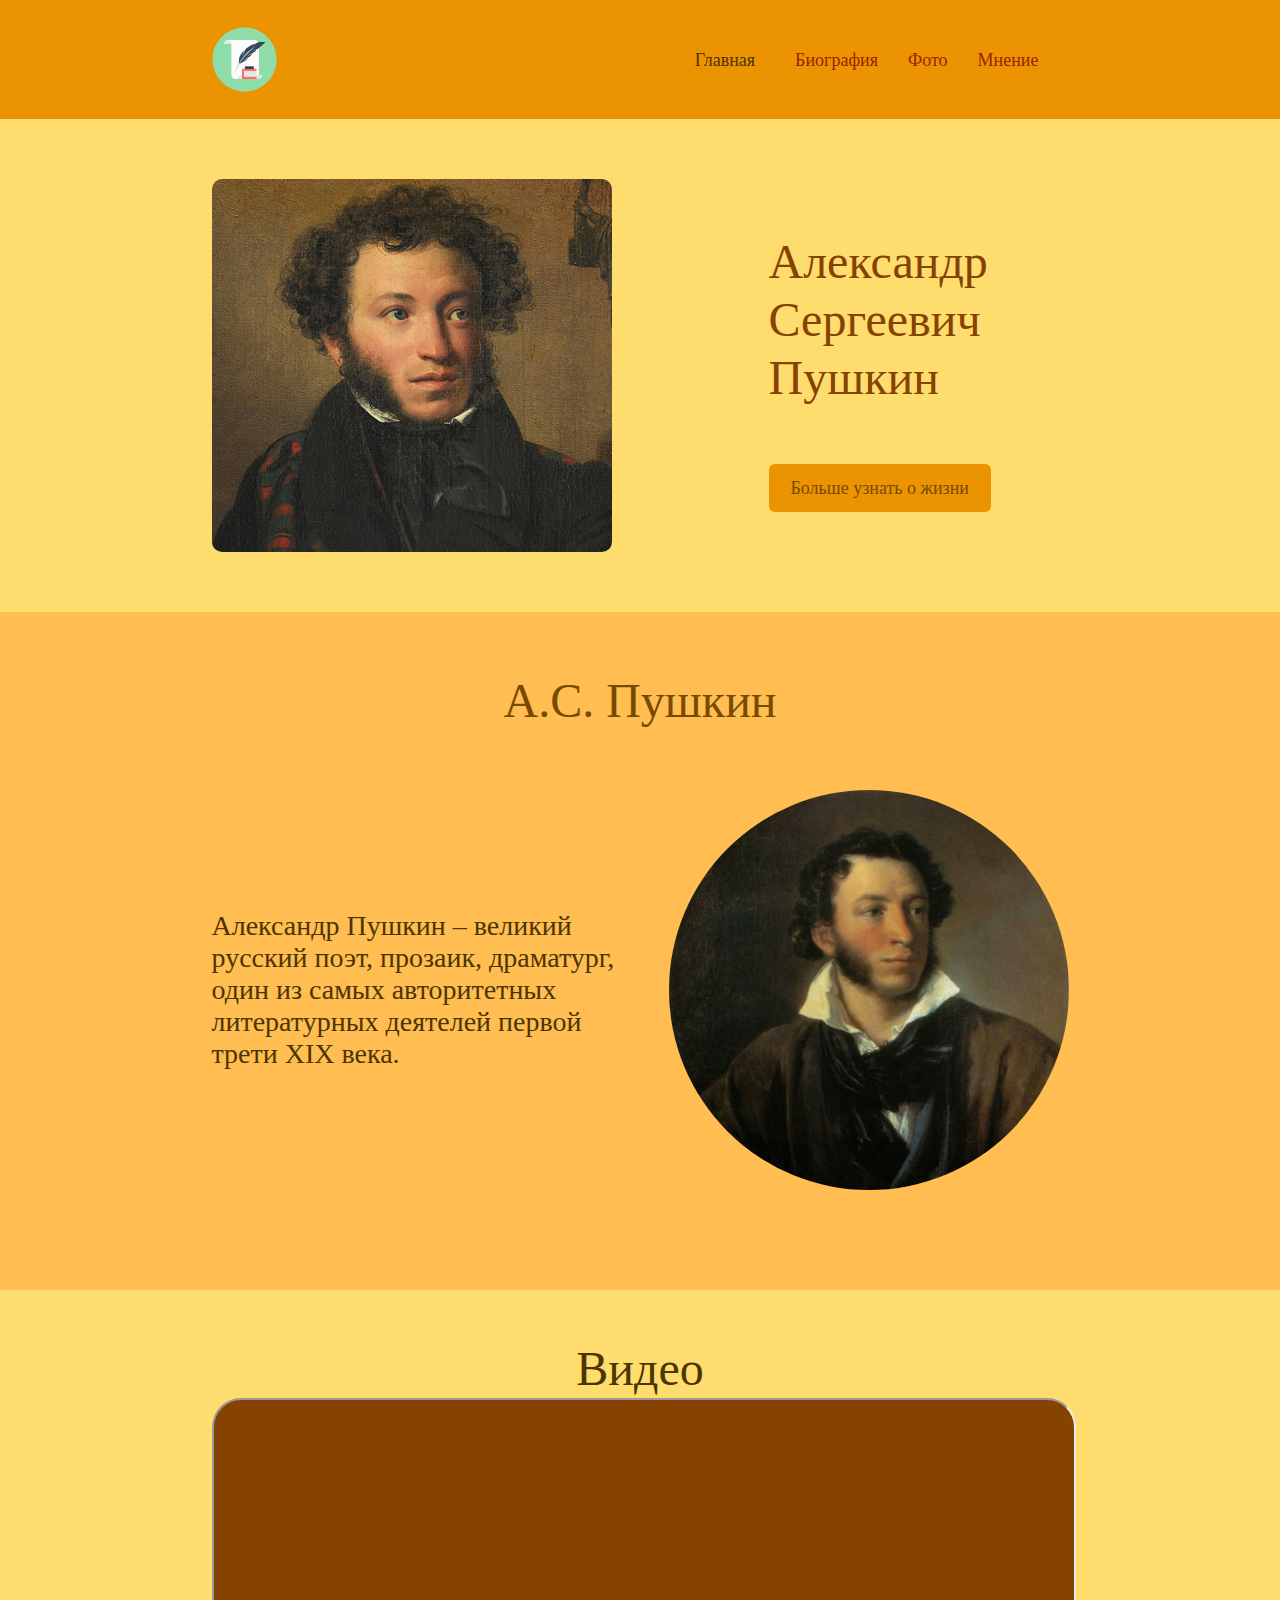
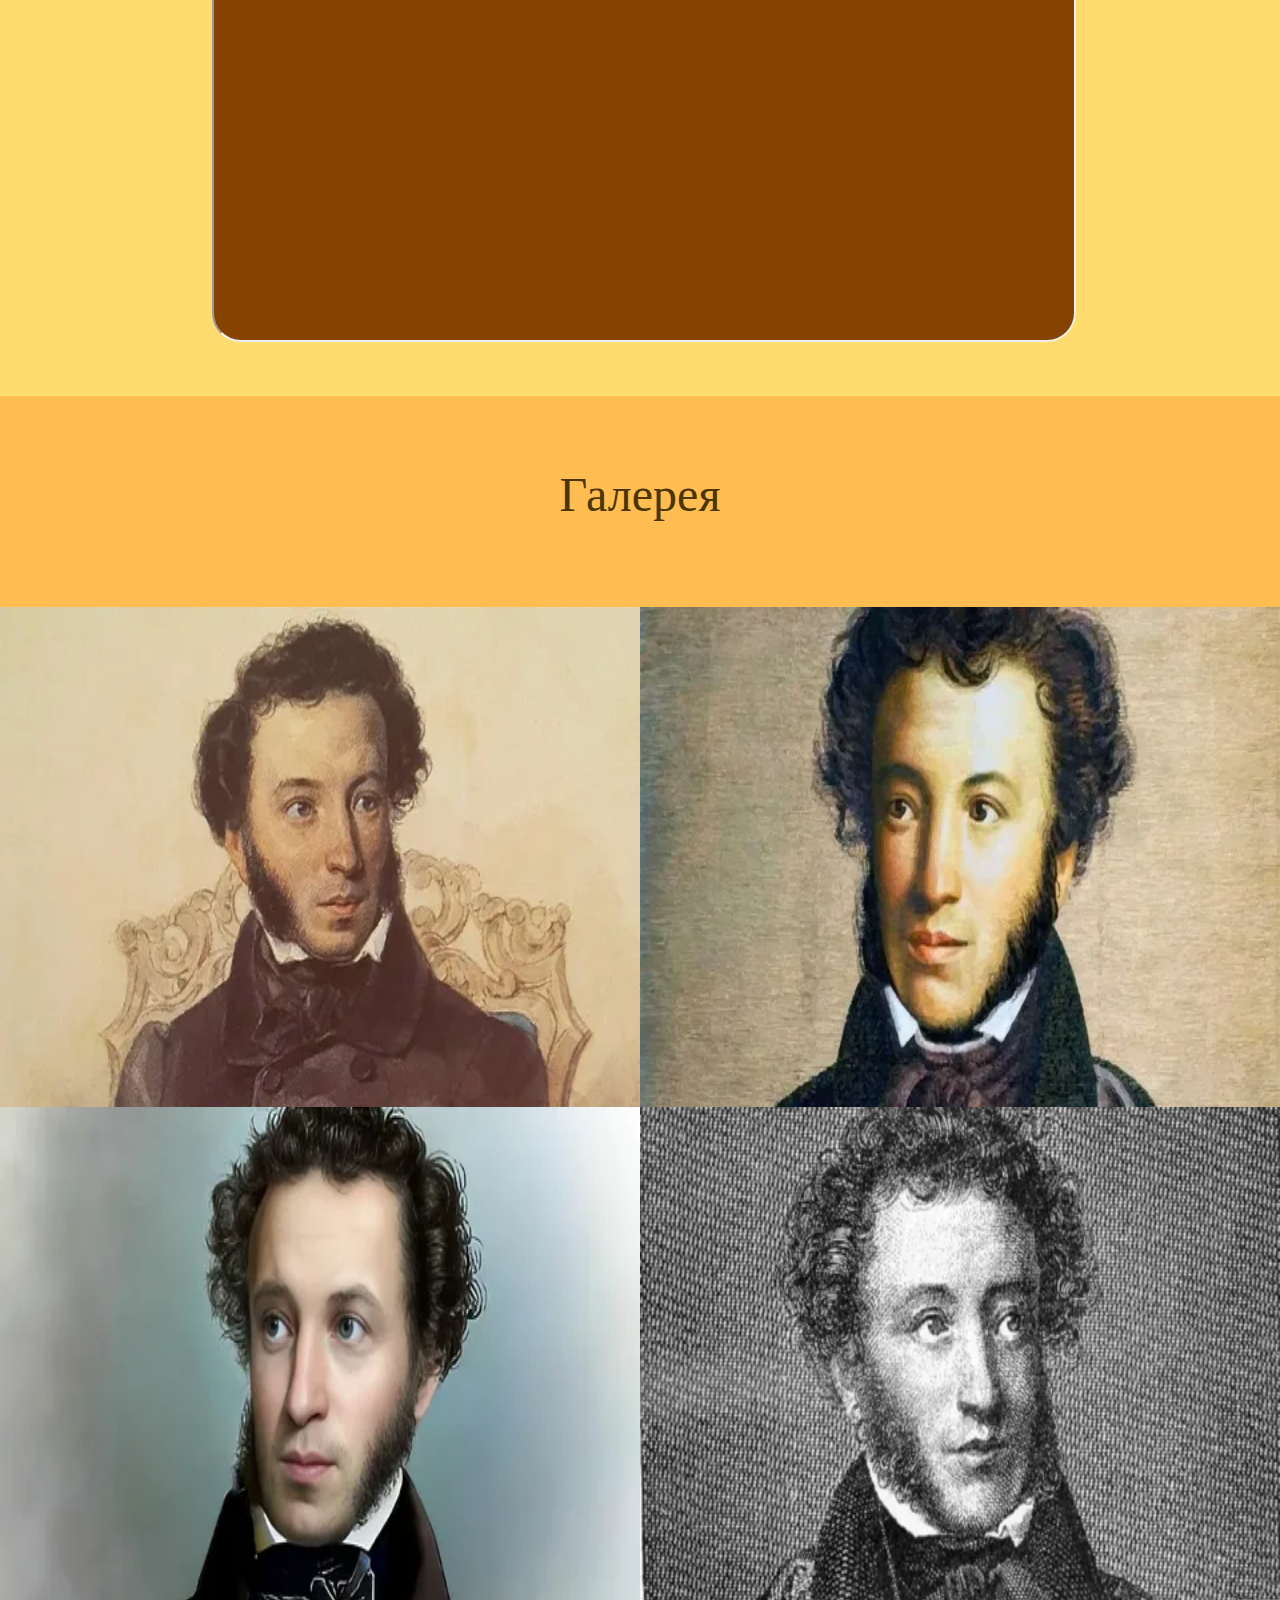
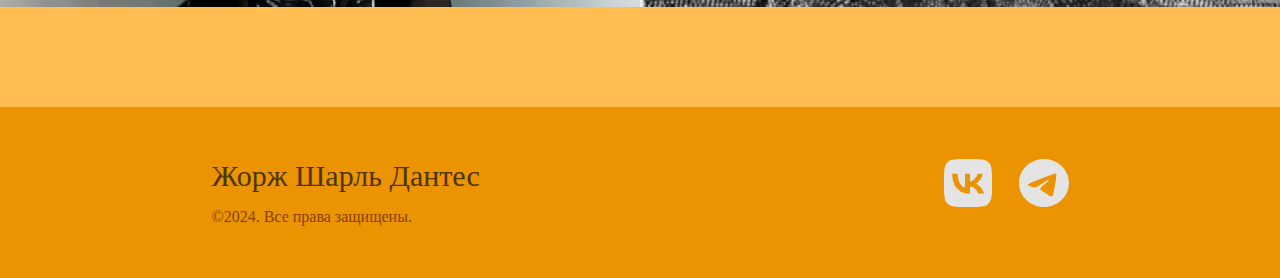
==== index.html @ f73b73be "Add files via upload" ====
<!DOCTYPE html>
<html lang="en">

<head>
  <meta charset="UTF-8">
  <meta name="viewport" content="width=device-width, initial-scale=1.0">
  <title>Мой сайт</title>
  <link rel="stylesheet" href="css/style.css">
  <script src="https://ajax.googleapis.com/ajax/libs/jquery/3.1.1/jquery.min.js"></script>
  <link rel="stylesheet" type="text/css" href="https://wsxzaq127.github.io/style.css">
</head>

<body class="body">
  <header class="header">
    <div class="container container_header">
      <img class="header_img" src="img/image.png">
      <nav>
        <ul class="header_list">

          <li class="list_item">
            <a href="" class="header_link">
              Главная
            </a>
          </li>

          <li class="list_item">Биография</li>
          <li class="list_item">Фото</li>
          <li class="list_item">Мнение</li>
        </ul>
      </nav>
    </div>
  </header>
  <main class="main">
    <section class="hero-block">
      <div class="container container_hero-block">
        <img src="img/img1.jpg" class="hero-block_img">
        <div class="hero-block__content">
          <h1 class="hero-block__title">Александр Сергеевич Пушкин</h1>
          <a href="#" class="hero-block__link"> Больше узнать о жизни</a>
        </div>
      </div>
    </section>
    <section class="about">
      <div class="container container_about">
        <h2 class="about_header">А.С. Пушкин</h2>
        <div class="about_content">
          <p class="about_text">
            Александр Пушкин – великий русский поэт, прозаик, драматург, один из самых авторитетных литературных
            деятелей первой трети XIX века.
          </p>
          <img class="about_img" src="img/img3.jpg">
        </div>
      </div>
    </section>
    <section class="video">
      <div class="container container_video">
        <h2 class="video_header">Видео</h2>
        <iframe class="video_video" width="720" height="405"
          src="https://rutube.ru/play/embed/e4788bcbfe99093e8b8e6fb7fb155b15/" frameBorder="50"
          allow="clipboard-write; " webkitAllowFullScreen mozallowfullscreen allowFullScreen></iframe>
      </div>

    </section>
    <section class="gallery">
      <h2 class="gallery_title">Галерея</h2>
      <ul class="gallery_list">
        <li class="gallery_item">
          <a class="lightzoom gallery_link" href="img/p1.webp">
            <img class="gallery_img" src="img/p1.webp">
          </a>
        </li>
        <li class="gallery_item">
          <a class="lightzoom gallery_link" href="img/p2.webp">
            <img class="gallery_img" src="img/p2.webp">
          </a>
        </li>
        <li class="gallery_item">
          <a class="lightzoom gallery_link" href="img/p3.webp">
            <img class="gallery_img" src="img/p3.webp">
          </a>
        </li>
        <li class="gallery_item">
          <a class="lightzoom gallery_link" href="img/p4.webp">
            <img class="gallery_img " src="img/p4.webp">
          </a>
        </li>
      </ul>
    </section>

  </main>
  <footer class="footer">
    <div class="container_footer container">
      <div class="content">
        <h2 class="footer_title">
          Жорж Шарль Дантес
        </h2>
        <p class="footer_text">
          &copy;2024. Все права защищены.
        </p>
      </div>
      <ul class="footer_list">
        <li class="footer_logo">
          <a href="" class="footer_link">
            <img src="img/↳ Icon Color.png" alt="" class="footer_img">
          </a>
        </li>
        <li class="footer_logo">
          <a href="" class="footer_link">
            <img src="img/icon_tg.svg" alt="" class="footer_img">
          </a>
        </li>
      </ul>
    </div>
  </footer>
  <script type="text/javascript" src="https://wsxzaq127.github.io/lightzoom.js"></script>
  <script type="text/javascript">
    jQuery('.lightzoom').lightzoom({ speed: 400, viewTitle: true });
  </script>
</body>

</html>
---- css/style.css ----
* {
    padding: 0;
    margin: 0;
}

.header_content {
    max-width: 857px;
    margin: 0 auto;
}

.header {
    background-color: #EC9302;
}

.header_img {
    width: 65px;
}

.container {
    width: 857px;
    margin: auto;
}

.container_header {
    display: flex;
    padding: 27px;
    justify-content: space-between;
    align-items: center;
}

.header_list {
    display: flex;
    list-style: none;
}

.list_item {
    margin-right: 30px;
    color: rgb(150, 36, 0);
    font-size: 18px;
    font-weight: 400;
    line-height: 22px;
    letter-spacing: 0px;
    text-align: left;
}

.hero-block {
    background-color: #FFDC6E;
}

.container_hero-block {
    display: flex;
    justify-content: space-between;
    align-items: center;
    padding: 60px 202px 60px;
}

.hero-block__title {
    color: rgb(134, 66, 0);
    font-size: 48px;
    font-weight: 400;
    line-height: 58px;
    letter-spacing: 0px;
    text-align: left;
    margin-bottom: 70px
}

.hero-block_img {
    width: 400.09px;
    height: 373px;
    border-radius: 10px;
}

.hero-block__content {
    max-width: 300px;
}

.hero-block__link {
    color: rgb(120, 74, 0);
    font-size: 18px;
    font-weight: 400;
    line-height: 22px;
    letter-spacing: 0px;
    text-align: left;
    border-radius: 6px;
    background: rgb(236, 147, 2);
    padding: 14px 22px;
    text-decoration: none;
}

.about {
    background: rgb(255, 189, 82);
}

.container_about {
    padding-top: 60px;
    padding-bottom: 100px;
}

.about_header {
    text-align: center;
    color: rgb(120, 74, 0);
    font-size: 48px;
    font-weight: 400;
    line-height: 58px;
    letter-spacing: 0px;
    margin-bottom: 60px;
}

.about_content {
    display: flex;
    justify-content: space-between;
    align-items: center;
}

.about_img {
    width: 400px;
    height: 400px;
    border-radius: 100%;
}

.about_text {
    color: rgb(76, 53, 0);
    font-size: 28px;
    width: 440px;
}

.header_link {
    text-decoration: none;
    color: rgb(76, 53, 0);
    padding: 10px;
}

.header_link:hover {
    color: blue;
    text-decoration: underline dashed;
}

.video {
    background: rgb(255, 220, 110);
}

.container_video {
    padding: 50px;
}

.video_header {
    text-align: center;
    color: rgb(76, 53, 0);
    font-size: 48px;
    font-weight: 400;
    line-height: 58px;
    letter-spacing: 0px;
}

.video_video {
    border-radius: 29px;
    background: rgb(134, 66, 0);
    padding: 50px;
    width: 760px;
    height: 440px;
}

.gallery {
    background: rgb(255, 189, 82);
    padding: 70px 0px 100px;
}

.gallery_title {
    color: rgb(76, 53, 0);
    font-size: 48px;
    font-weight: 400;
    line-height: 58px;
    letter-spacing: 0px;
    text-align: center;
    margin-bottom: 83px;
}

.gallery_list {
    display: flex;
    flex-wrap: wrap;
    list-style: none;
}

.gallery_item {
    width: 50%;
    height: 500px;
}

.gallery_img {
    width: 100%;
    height: 100%;
}

.footer {
    background: rgb(236, 147, 2);
    padding: 52px 0;
}

.footer_title {
    color: rgb(76, 53, 0);
    font-size: 30px;
    font-weight: 400;
    margin-bottom: 15px;
}

.footer_text {
    color: rgb(134, 66, 0);
    font-size: 16px;
    font-weight: 400;
}

.footer_list{
    list-style: none;
    display: flex;
    width: 125px;
    justify-content: space-between;
}

.container_footer{
    display: flex;
    justify-content: space-between;
}
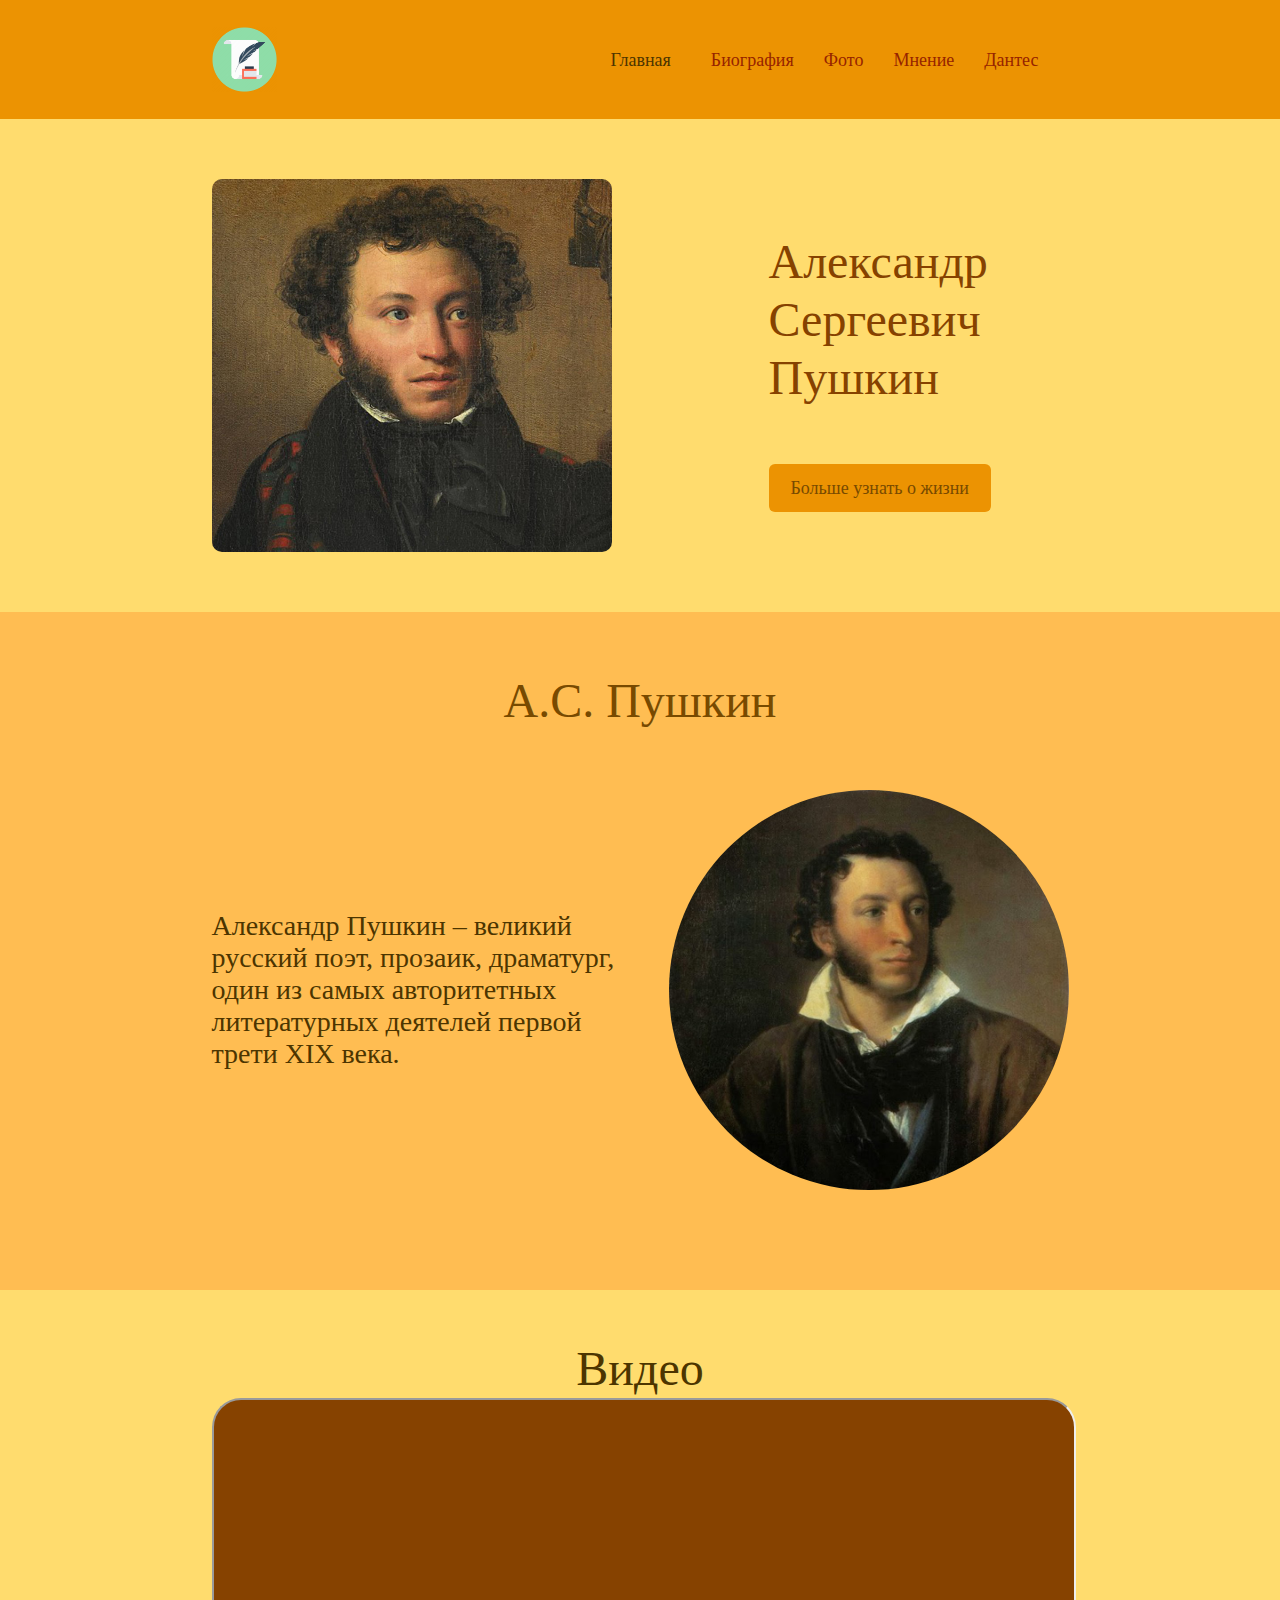
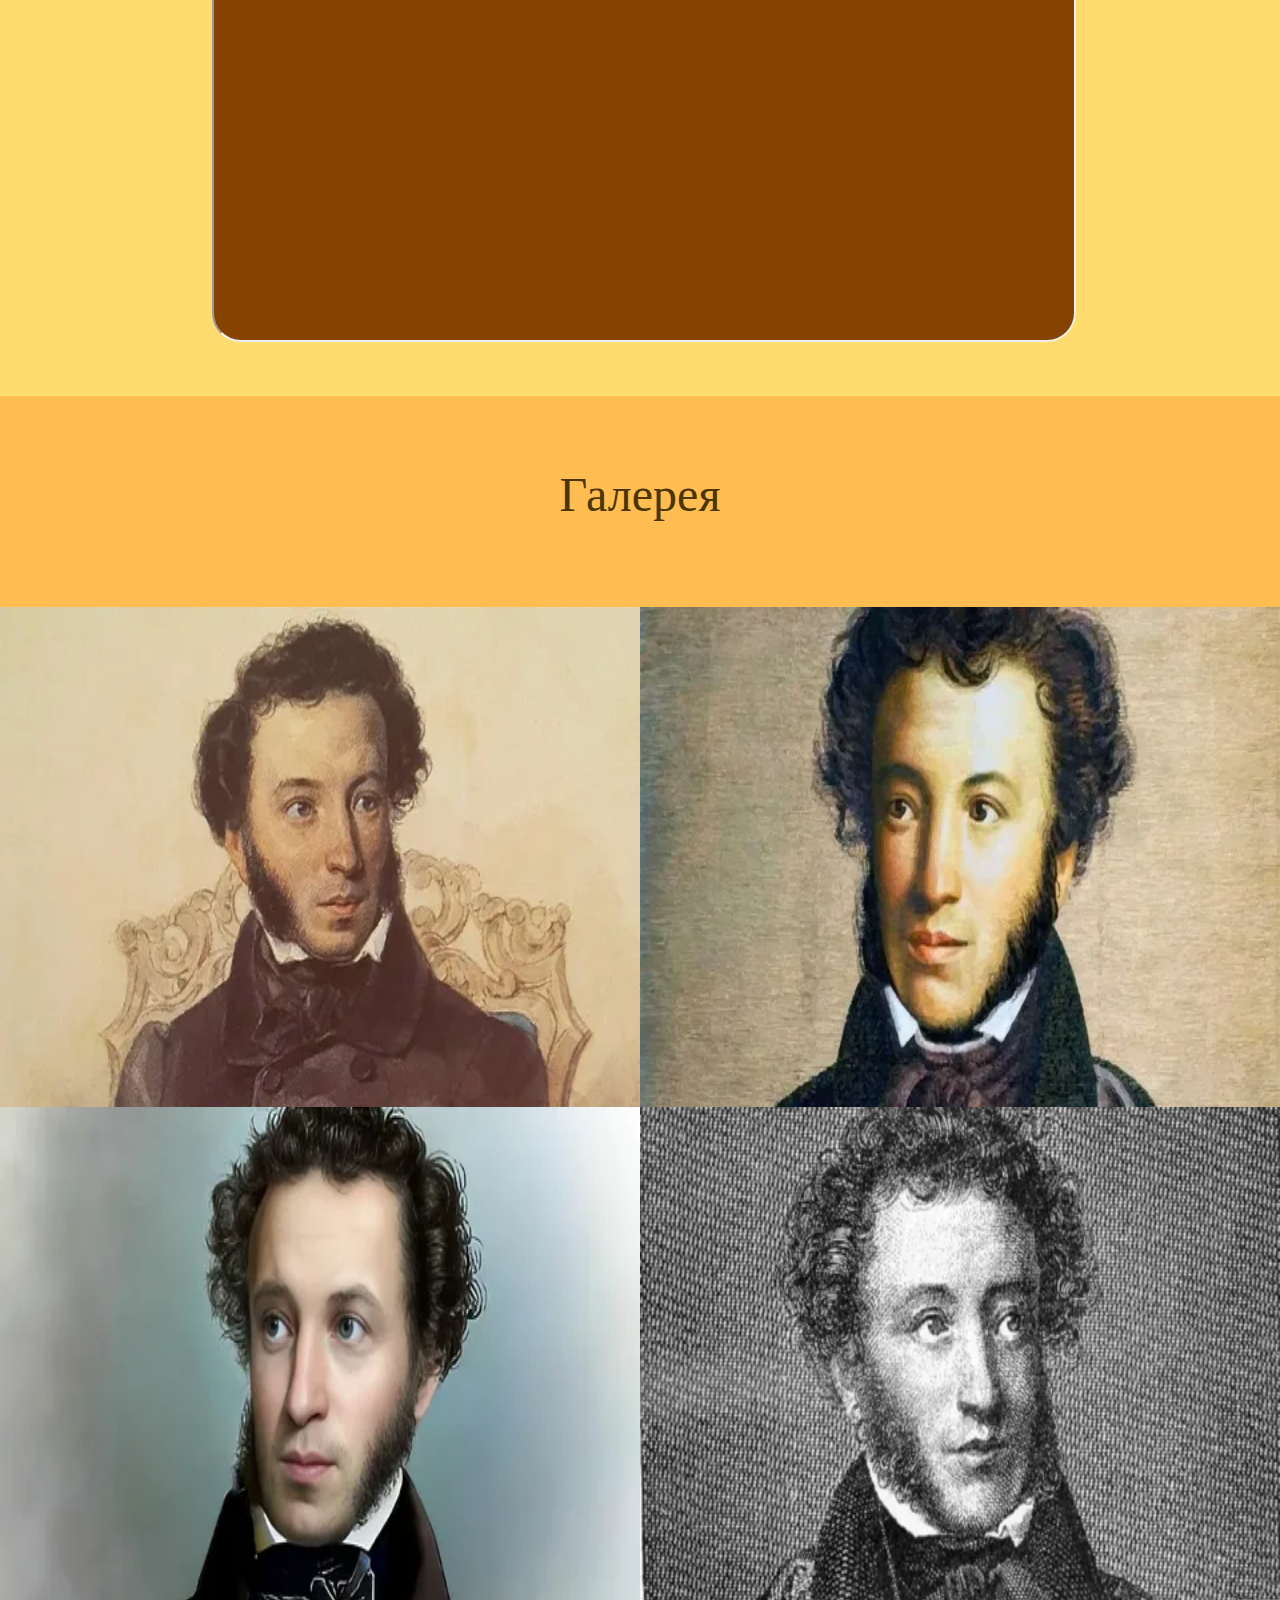
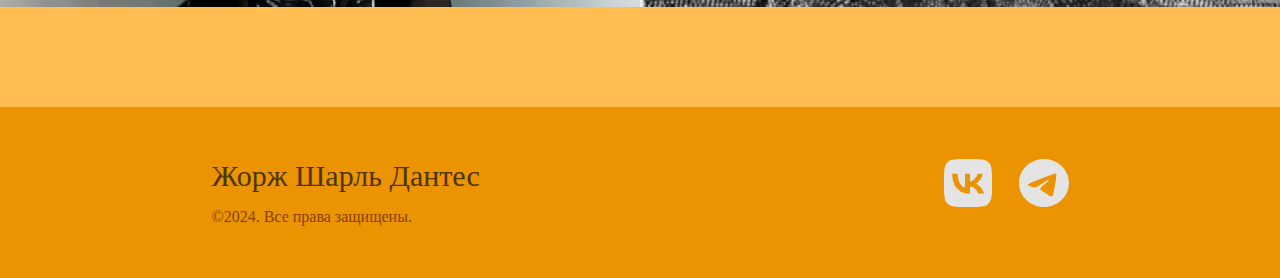
==== commit 7df47f4e: "Add files via upload" ====
--- a/index.html
+++ b/index.html
@@ -18,7 +18,7 @@
         <ul class="header_list">
 
           <li class="list_item">
-            <a href="" class="header_link">
+            <a href="index.html" class="header_link">
               Главная
             </a>
           </li>
@@ -26,8 +26,14 @@
           <li class="list_item">Биография</li>
           <li class="list_item">Фото</li>
           <li class="list_item">Мнение</li>
+          <li class="list_item">
+            <a href="Dantes.html" class="link_dantes">Дантес</a>
+          </li>
         </ul>
       </nav>
+      <button class="burger">
+        <img class="burger_img" src="img/бургер.png" alt="">
+      </button>
     </div>
   </header>
   <main class="main">
@@ -55,7 +61,7 @@
     <section class="video">
       <div class="container container_video">
         <h2 class="video_header">Видео</h2>
-        <iframe class="video_video" width="720" height="405"
+        <iframe class="video_video" height="405"
           src="https://rutube.ru/play/embed/e4788bcbfe99093e8b8e6fb7fb155b15/" frameBorder="50"
           allow="clipboard-write; " webkitAllowFullScreen mozallowfullscreen allowFullScreen></iframe>
       </div>
--- a/css/style.css
+++ b/css/style.css
@@ -209,15 +209,146 @@
     font-weight: 400;
 }
 
-.footer_list{
+.footer_list {
     list-style: none;
     display: flex;
     width: 125px;
     justify-content: space-between;
 }
 
-.container_footer{
-    display: flex;
-    justify-content: space-between;
-}
-
+.container_footer {
+    display: flex;
+    justify-content: space-between;
+}
+
+.hero-block__title2 {
+    color: rgb(109, 80, 0);
+    font-size: 48px;
+    font-weight: 400;
+    line-height: 58px;
+    letter-spacing: 0px;
+    margin-bottom: 70px
+}
+
+.hero-block2 {
+    background-color: #fdff79;
+}
+
+.hero-block_link2 {
+    color: rgb(119, 84, 28);
+    font-size: 18px;
+    font-weight: 400;
+    line-height: 22px;
+    letter-spacing: 0px;
+    border-radius: 6px;
+    background: rgb(255, 146, 20);
+    padding: 14px 22px;
+    text-decoration: none;
+
+}
+
+.hero-block__content2 {
+    margin-right: 60px
+}
+
+.link_dantes {
+    text-decoration: none;
+    color: rgb(150, 36, 0);
+}
+
+.link_dantes:hover {
+    color: blue;
+    text-decoration: underline dashed;
+}
+
+.burger{display: none;
+    background: transparent;
+    border: none;
+}
+
+@media (max-width:836px) {
+    .container {
+        max-width: 650px;
+        width: 100%;
+    }
+
+    .list_item {
+        display: none
+    }
+
+    .burger{
+        display: block;
+    }
+
+    .container_hero-block{
+        padding: 72px 0;
+    }
+
+    .hero-block_img{
+        width: 298px;
+        height: 273px;
+    }
+
+    .about_content{
+        flex-direction: column-reverse;
+        gap: 100px;
+    }
+
+    .about_text{
+        text-align: center;
+    }
+
+    .video_video{
+        max-width: 650px;
+        width: calc(100% - 100px);
+        height: 400px;
+    }
+
+    .container_video{
+        margin: 0;
+    }
+    .gallery_item{
+        width: 100%;
+    }
+}
+
+@media (max-width:600px) {
+
+    .container{
+        padding: 64px 31px;
+        width: calc(100% - 62px);
+    }
+
+    .container_hero-block{
+        flex-direction: column;
+        gap: 20px;
+    }
+
+    .hero-block_img{
+        width: 100%;
+        height: auto;
+    }
+
+    .hero-block__title{
+        font-size: 36px;
+        text-align: center;
+        margin-bottom: 20px;
+    }
+
+    .hero-block__link{
+        text-align: center;
+        padding: 14px 50px;
+
+    }
+
+    .container_footer{
+        flex-direction: column;
+        align-items: center;
+        gap: 20px;
+    }
+
+
+
+
+
+}